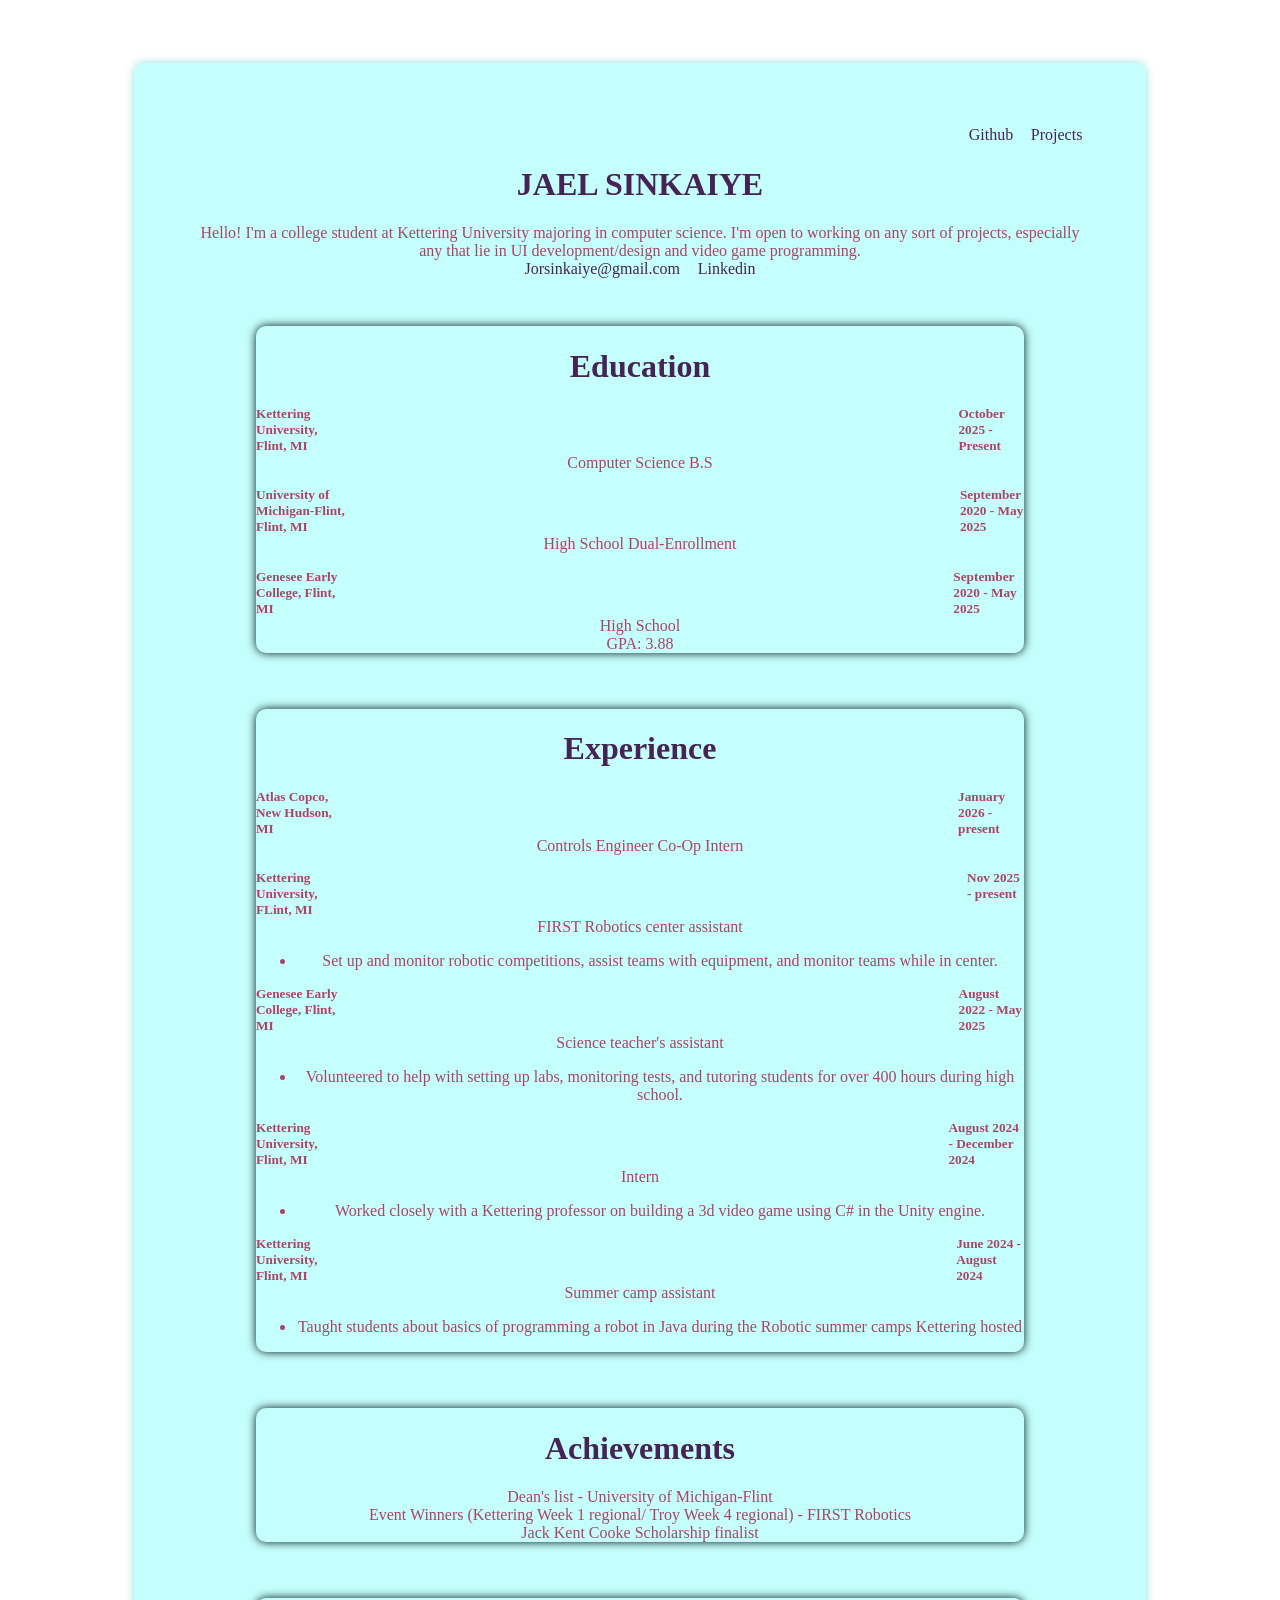
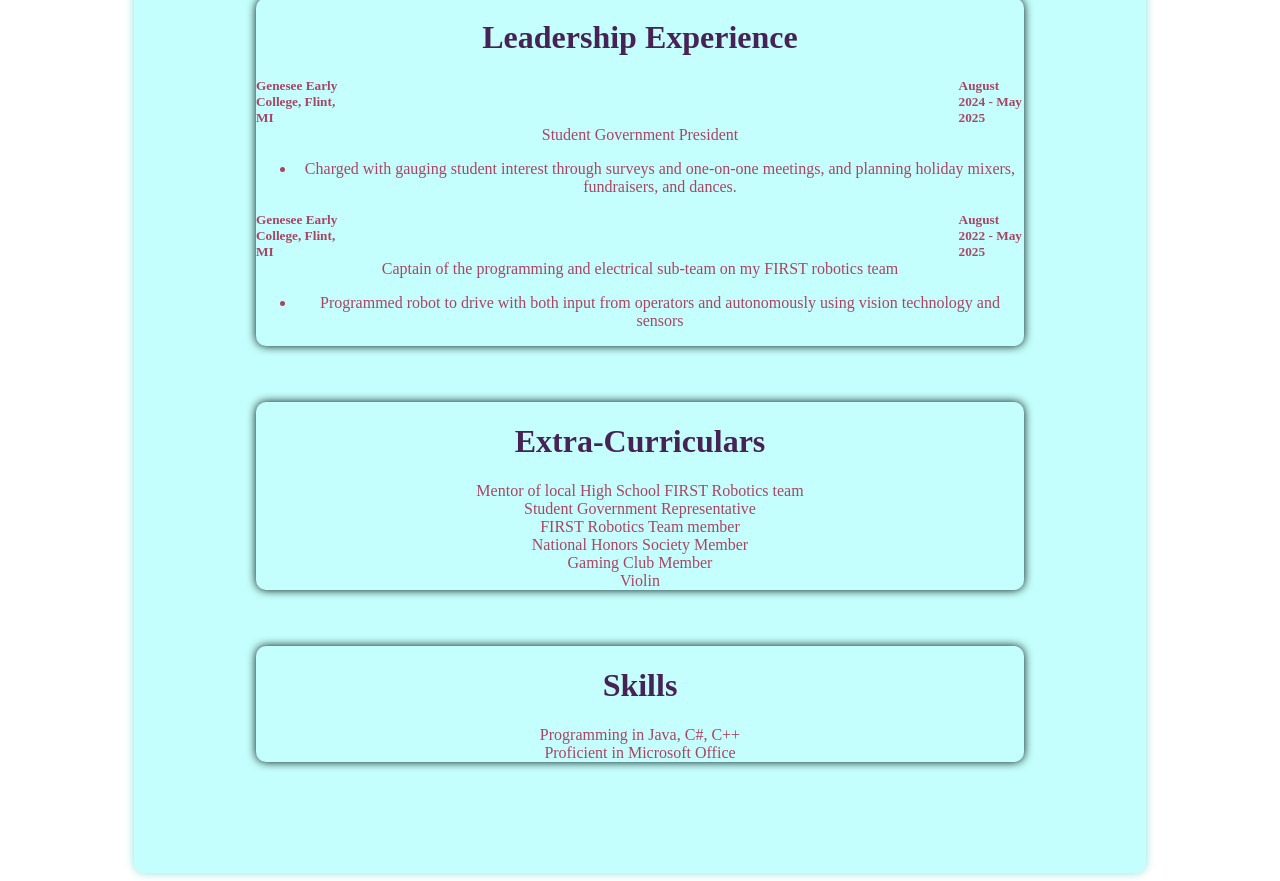
==== index.html @ 11688fda "cards" ====
<!DOCTYPE html>
<html lang="en">

<head>
    <meta charset="UTF-8">
    <title>Jael Sinkaiye</title>
    <link rel = "stylesheet" href = "style.css">
    <script src = "script.js"></script>
</head>

<body>
    <div class = "container">

        <div class = projectInfo>
            <a href = https://github.com/Josink>Github</a> <a href="projects.html">Projects</a>
        </div>

        <div class = "name">
            <h1>JAEL SINKAIYE</h1>
        </div>

        <div class = "info">
            <p>Hello! I'm a college student at Kettering University majoring in computer science. I'm open to working on any sort of projects, especially any that lie in UI development/design and video game programming.</p>
        </div>

        <div class = "contactInfo">
            <a href="mailto:jorsinkaiye@gmail.com">Jorsinkaiye@gmail.com</a> <a href="http://www.linkedin.com/in/jael-ruby-sinkaiye-8b130a325">Linkedin</a>
        </div>

        <div class = infoCards>
            <div class = "card">
            <h1>Education</h1>
            <div class = "place">
                <div class = "details">
                    <h5>Kettering University, Flint, MI</h5><h5>October 2025 - Present</h5>
                </div>
                <p>Computer Science B.S</p>
            </div>

            <div class = "place">
                <div class = "details">
                    <h5>University of Michigan-Flint, Flint, MI</h5><h5>September 2020 - May 2025</h5>
                </div>
                <p>High School Dual-Enrollment</p>
            </div>

            <div class = "place">
                <div class = "details">
                    <h5>Genesee Early College, Flint, MI </h5><h5>September 2020 - May 2025</h5>
                </div>
                <p>High School</p>
                <p>GPA: 3.88</p>
            </div>

        </div>

        <div class = "card">

            <h1>Experience</h1>
            <div class = place>
                <div class = details>
                    <h5>Atlas Copco, New Hudson, MI</h5><h5>January 2026 - present</h5>
                </div>
                <p>Controls Engineer Co-Op Intern</p>
            </div>

            <div class = place>
                <div class = details>
                    <h5>Kettering University, FLint, MI</h5><h5>Nov 2025 - present</h5>
                </div>
                <p>FIRST Robotics center assistant</p>
                <ul>
                    <li>Set up and monitor robotic competitions, assist teams with equipment, 
                        and monitor teams while in center.</li>
                </ul>
            </div>

            <div class = place>
                <div class = details>
                    <h5>Genesee Early College, Flint, MI</h5><h5>August 2022 - May 2025</h5>
                </div>
                <p>Science teacher's assistant</p>
                <ul>
                    <li>Volunteered to help with setting up labs, monitoring tests, and tutoring students for over 400 hours during high
                        school.</li>
                </ul>
            </div>

            <div class = place>
                <div class = details>
                    <h5>Kettering University, Flint, MI</h5><h5>August 2024 - December 2024</h5>
                </div>
                <p>Intern</p>
                <ul>
                    <li>Worked closely with a Kettering professor on building a 3d video game using C# in the Unity engine.</li>
                </ul>
            </div>

            <div class = place>
                <div class = details>
                    <h5>Kettering University, Flint, MI</h5><h5>June 2024 - August 2024</h5>
                </div>
                <p>Summer camp assistant</p>
                <ul>
                    <li>Taught students about basics of programming a robot in Java during the Robotic summer camps Kettering hosted</li>
                </ul>
            </div>

        </div>

        <div class = "card">
            <h1>Achievements</h1>
            <div class = place>
                <p>Dean's list - University of Michigan-Flint</p>
                <p>Event Winners (Kettering Week 1 regional/ Troy Week 4 regional) - FIRST Robotics</p>
                <p>Jack Kent Cooke Scholarship finalist</p>
            </div>

        </div>

        <div class = "card">

            <h1>Leadership Experience</h1>
            <div class = "place">
                <div class = "details">
                    <h5>Genesee Early College, Flint, MI</h5><h5>August 2024 - May 2025</h5>
                </div>
                <p>Student Government President</p>
                <ul>
                    <li>Charged with gauging student interest through surveys and one-on-one meetings, and planning holiday mixers,
                        fundraisers, and dances.</li>
                </ul>
            </div>

            <div class = "place">
                <div class = "details">
                    <h5>Genesee Early College, Flint, MI</h5><h5>August 2022 - May 2025</h5>
                </div>
                <p>Captain of the programming and electrical sub-team on my  FIRST robotics team</p>
                <ul>
                    <li>Programmed robot to drive with both input from operators and autonomously using vision technology and
                        sensors</li>
                </ul>
            </div>

        </div>

        <div class = "card">
            <h1>Extra-Curriculars</h1>
            <div class = "place">
                <p>Mentor of local High School FIRST Robotics team</p>
                <p>Student Government Representative</p>
                <p>FIRST Robotics Team member</p>
                <p>National Honors Society Member</p>
                <p>Gaming Club Member</p>
                <p>Violin</p>
            </div>
        </div>

        <div class = "card">
            <h1>Skills</h1>
            <div class = "place">
                <p>Programming in Java, C#, C++</p>
                <p>Proficient in Microsoft Office</p>
            </div>

        </div>
    </div>

    </div>

</body>
</html>
---- style.css ----
:root{
    --bg: #C5FFFD;
    --darkerText: #462255;
    --lighterText: #AA4465;
}

.container{
    background: var(--bg);
    max-width: 70%;
    padding: 5%;
    border-radius: 10px;
    box-shadow: 0 0 10px #93E1D8;
    margin: 5% auto auto;
}

.projectInfo{
    display: flex;
    justify-content: right;
    gap: 2%;
}

.return{
    display: flex;
    justify-content: right;
    gap: 2%;
}
.name{
    text-align: center;
    color: var(--darkerText);
    font-weight: bold;
}

.info{
    text-align: center;
    color: var(--lighterText);
}

.contactInfo{
    display: flex;
    justify-content: center;
    gap: 2%;
    color: var(--lighterText);
}

a{
margin: 0;
}

a:link, a:visited{
    color:var(--darkerText);
    text-decoration: none;
}

a:hover, a:active{
    color:#FFA69E;
    text-decoration: underline;
}

.infoCards{
    display: grid;
    grid-template-columns: repeat(1, 1fr);
    gap: 1.5rem;
    max-width: 800px;
    margin: 2rem auto;
}

.card{
    padding: 1,5rem;
    border-radius: 10px;
    box-shadow: 0 0 10px #021418;
    margin: 2%;
    color: var(--darkerText);
    text-align: center;
    transition: tranform 0.3s;
}

h5,p{
    margin: 0;
}

.place{
    margin-top: 2%;
    color: var(--lighterText);
}

.details{
    text-align: left;
    display: flex;
    gap: 80%;
}

.project{
    padding: 3%;
    border-radius: 10px;
    box-shadow: 0 0 10px #021418;
    margin: 2%;
    color: var(--darkerText);
}

.projectDetails{
    color: var(--lighterText);
}

.projectLinks{
    display: flex;
    justify-content: left;
    gap: 2%;
    margin-top: 2%;
}
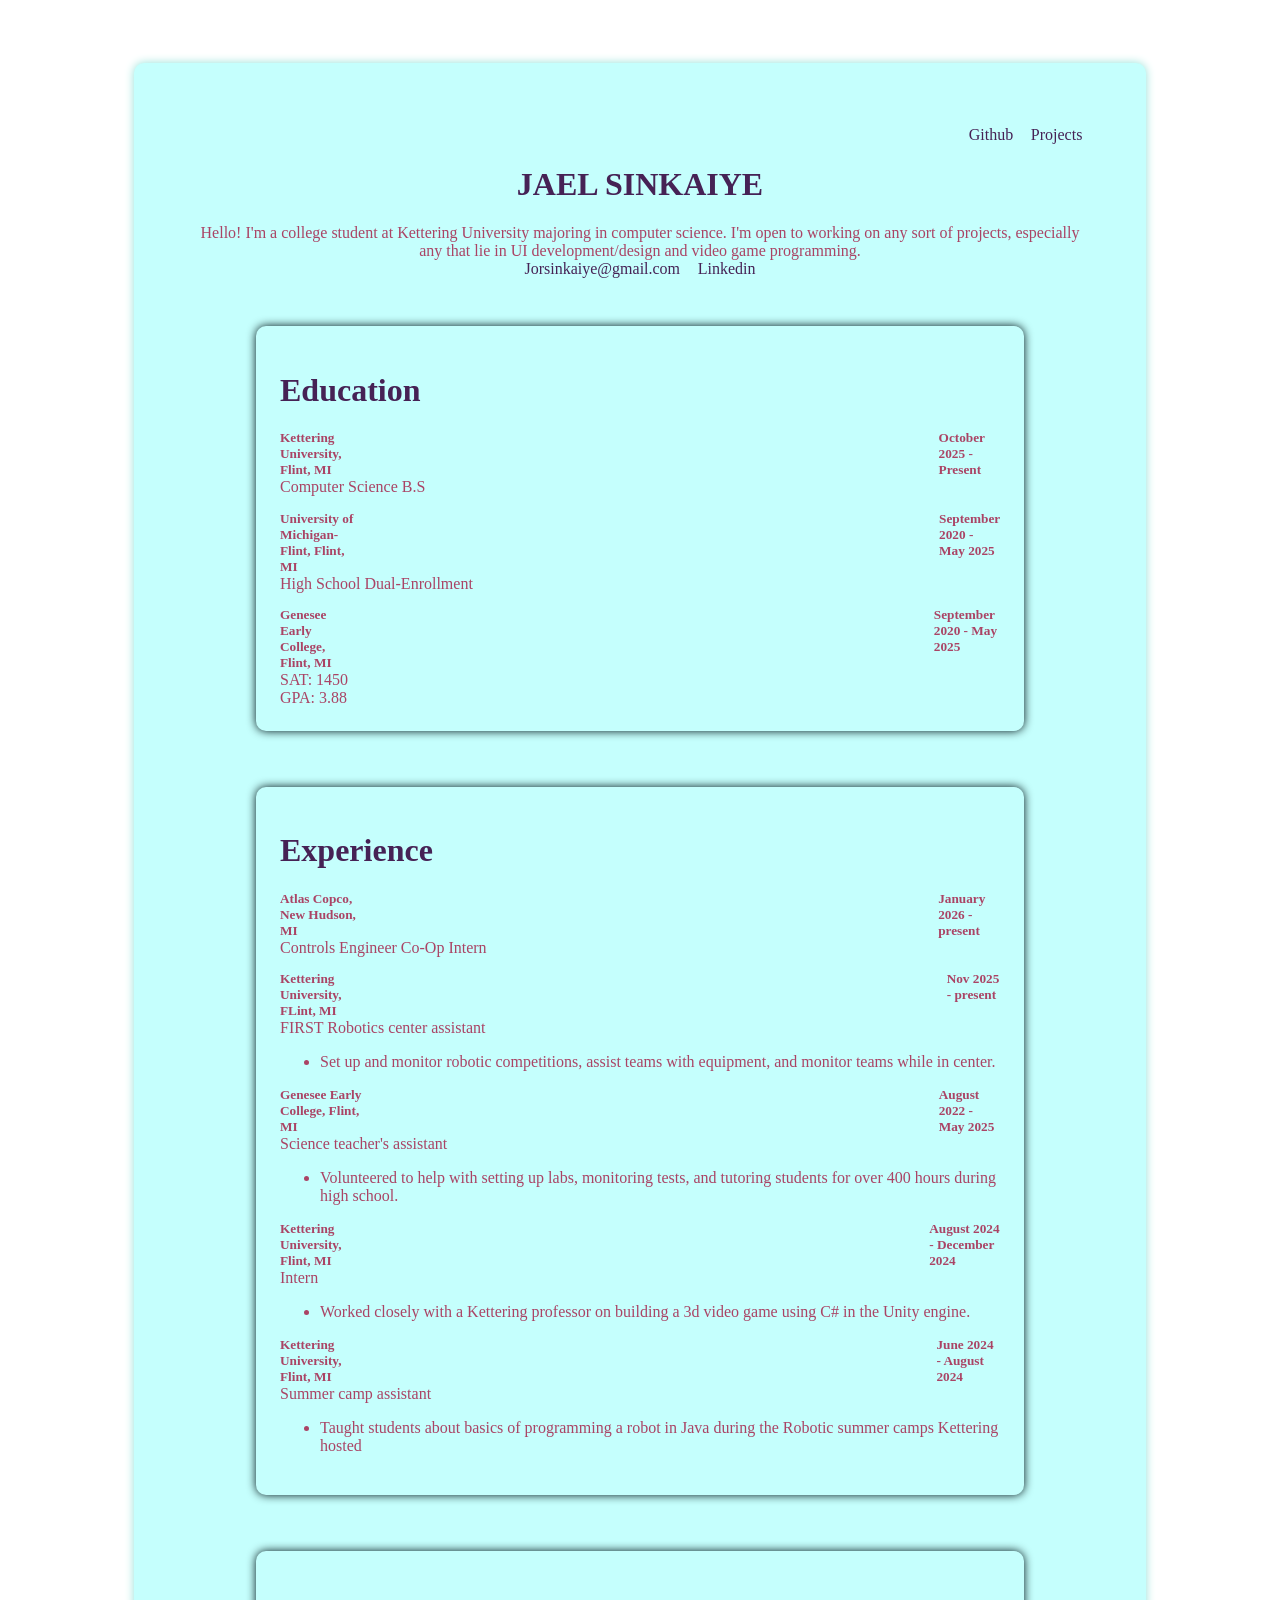
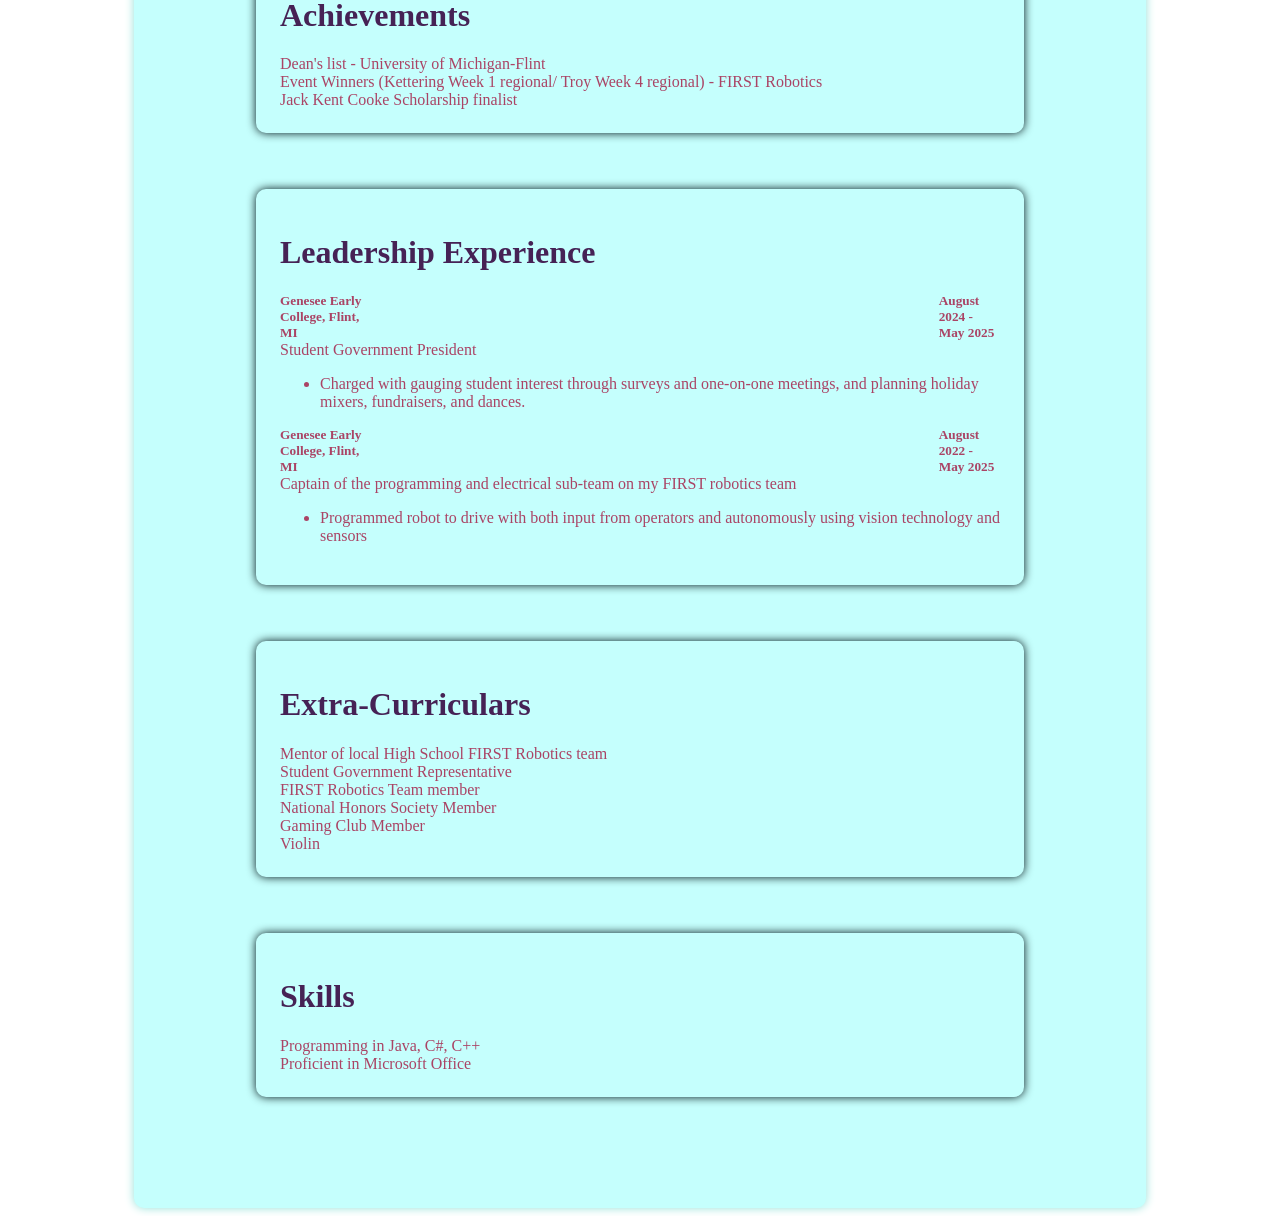
==== commit 26027dde: "translate card up when hovered over" ====
--- a/index.html
+++ b/index.html
@@ -48,7 +48,7 @@
                 <div class = "details">
                     <h5>Genesee Early College, Flint, MI </h5><h5>September 2020 - May 2025</h5>
                 </div>
-                <p>High School</p>
+                <p>SAT: 1450</p>
                 <p>GPA: 3.88</p>
             </div>
 
--- a/style.css
+++ b/style.css
@@ -65,13 +65,16 @@
 }
 
 .card{
-    padding: 1,5rem;
+    padding: 3%;
     border-radius: 10px;
     box-shadow: 0 0 10px #021418;
     margin: 2%;
     color: var(--darkerText);
-    text-align: center;
     transition: tranform 0.3s;
+}
+
+.card:hover{
+    transform: translateY(-5px);
 }
 
 h5,p{
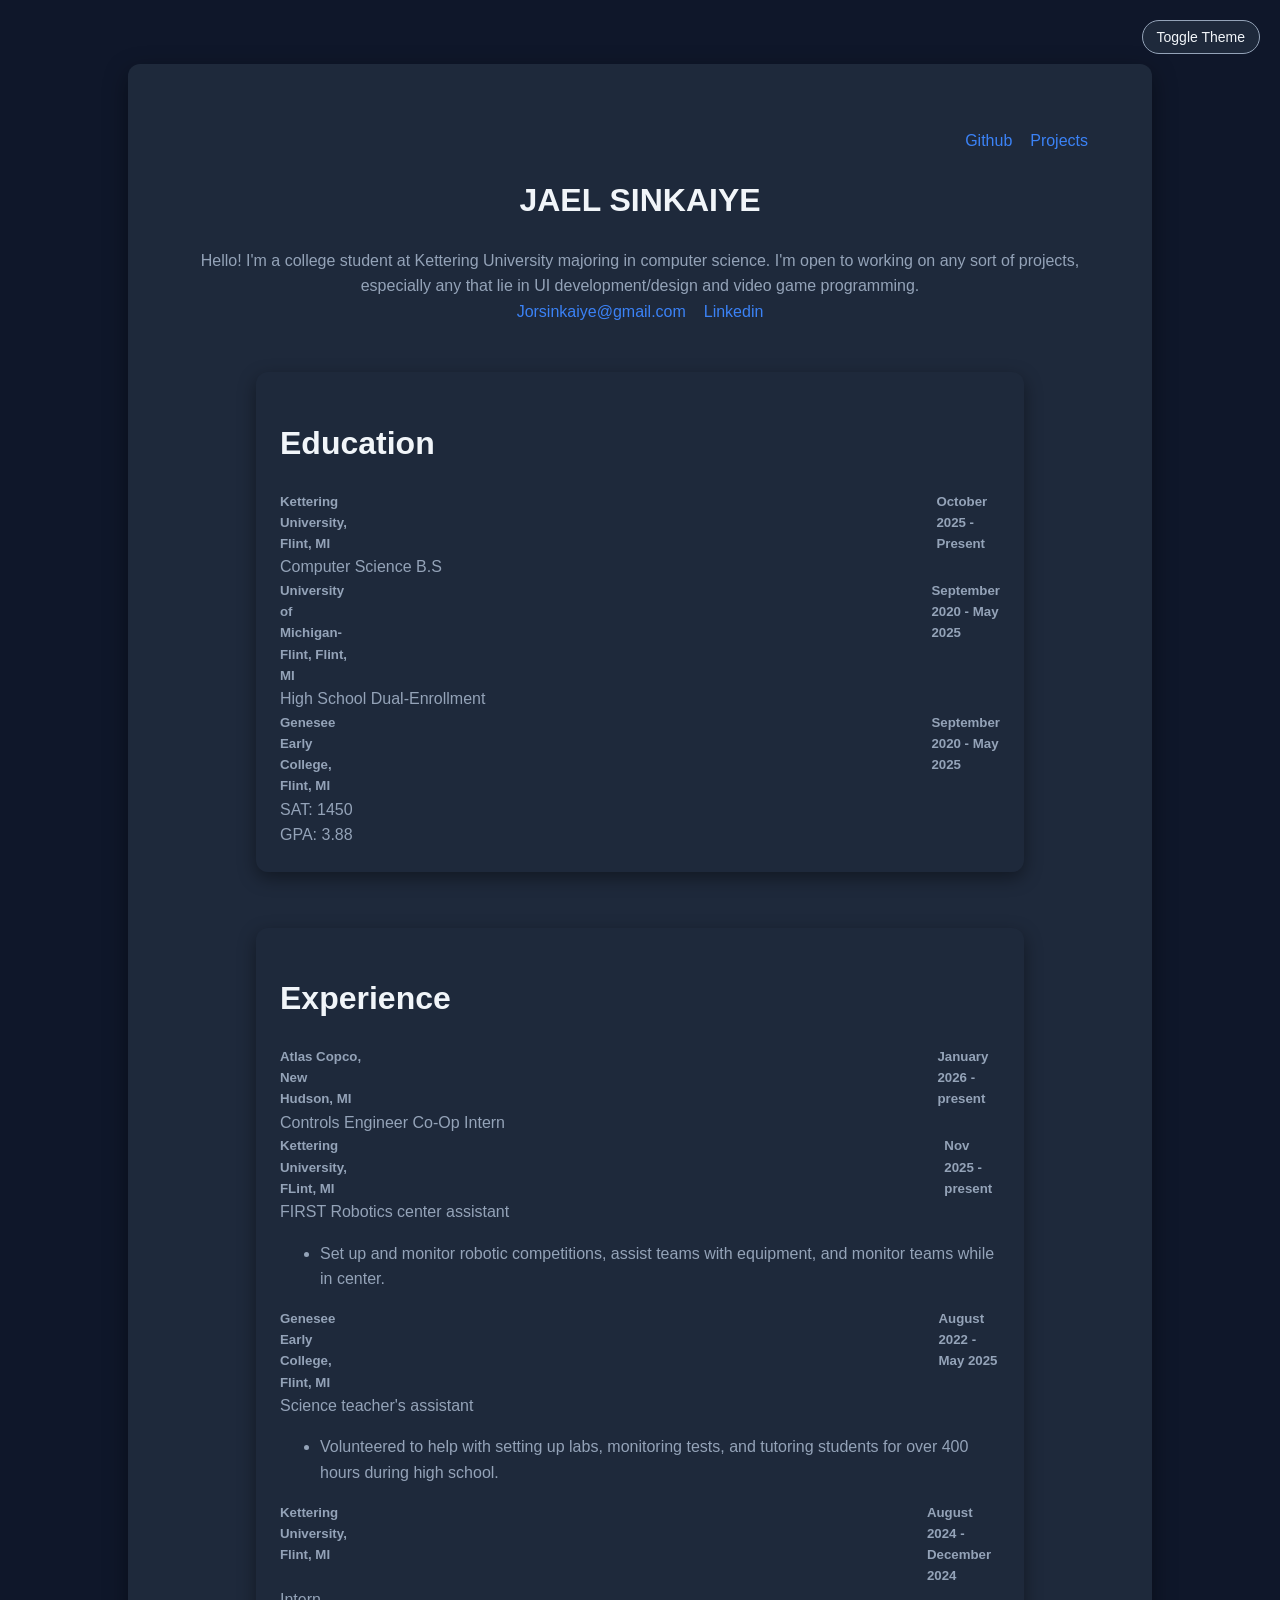
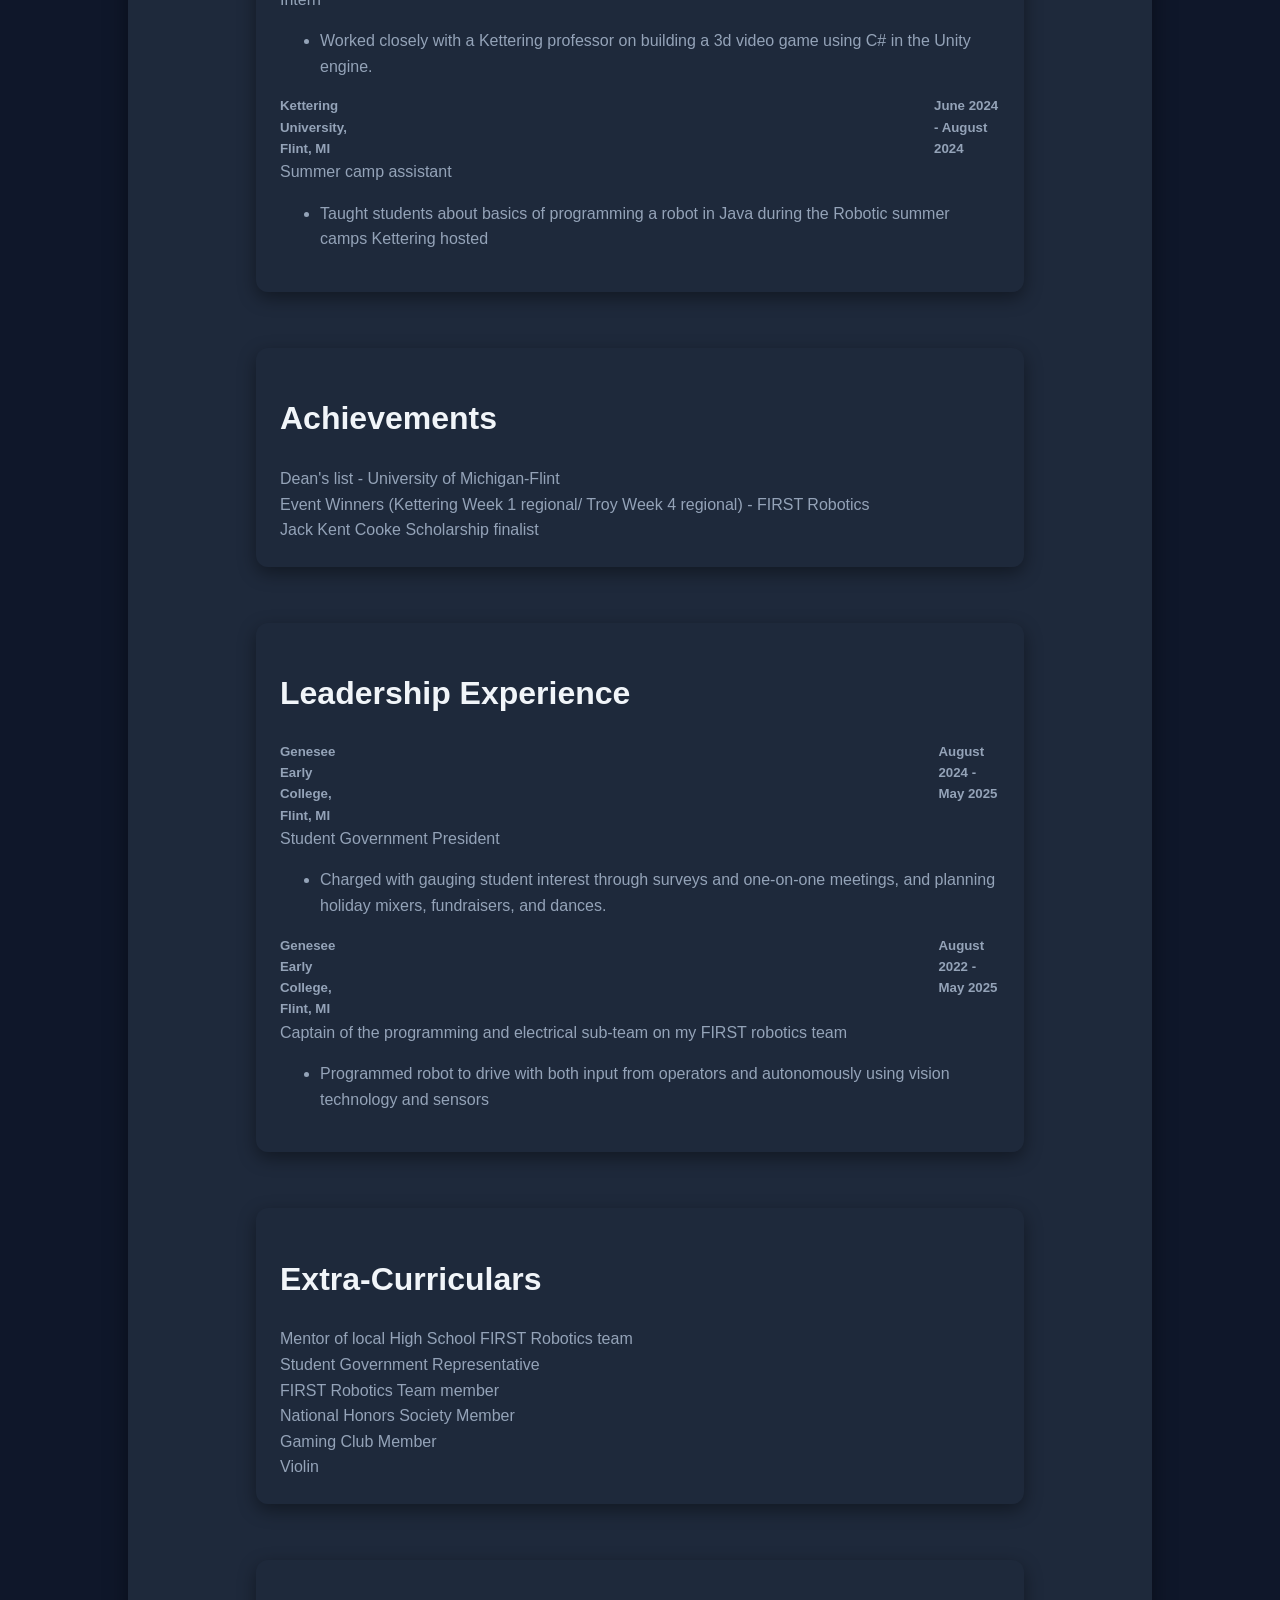
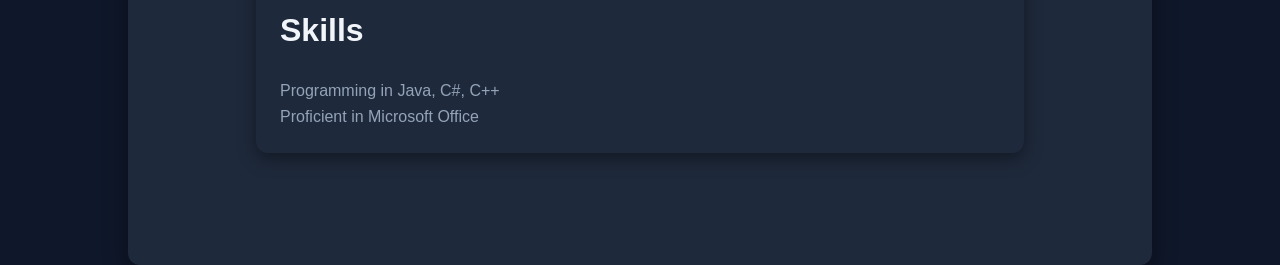
==== commit 87017f0a: "add a toggle to switch between light and dark mode" ====
--- a/index.html
+++ b/index.html
@@ -170,4 +170,9 @@
     </div>
 
 </body>
+
+<button class="theme-toggle" onclick="toggleTheme()">
+    Toggle Theme
+</button>
+
 </html>
--- a/style.css
+++ b/style.css
@@ -1,29 +1,61 @@
+/* Default = Dark Mode */
 :root{
-    --bg: #C5FFFD;
-    --darkerText: #462255;
-    --lighterText: #AA4465;
+    --bg: #0F172A;
+    --cardBg: #1E293B;
+    --darkerText: #F1F5F9;
+    --lighterText: #94A3B8;
+    --accent: #3B82F6;
+    --shadow: rgba(0, 0, 0, 0.4);
+}
+
+/* Light Mode Variables */
+body.light-mode{
+    --bg: #F8FAFC;
+    --cardBg: #FFFFFF;
+    --darkerText: #1F2937;
+    --lighterText: #6B7280;
+    --accent: #2563EB;
+    --shadow: rgba(0, 0, 0, 0.08);
+}
+
+body{
+    background-color: var(--bg);
+    font-family: 'Inter', 'Segoe UI', sans-serif;
+    line-height: 1.6;
+    margin: 0;
+    transition: background-color 0.3s ease, color 0.3s ease;
+}
+
+.theme-toggle{
+    position: fixed;
+    top: 20px;
+    right: 20px;
+    background: var(--cardBg);
+    color: var(--darkerText);
+    border: 1px solid var(--lighterText);
+    padding: 8px 14px;
+    border-radius: 20px;
+    cursor: pointer;
+    font-size: 14px;
+    transition: all 0.3s ease;
+}
+
+.theme-toggle:hover{
+    background: var(--accent);
+    color: white;
+    border-color: var(--accent);
 }
 
 .container{
-    background: var(--bg);
+    background: var(--cardBg);
     max-width: 70%;
     padding: 5%;
-    border-radius: 10px;
-    box-shadow: 0 0 10px #93E1D8;
+    border-radius: 12px;
+    box-shadow: 0 8px 24px var(--shadow);
     margin: 5% auto auto;
+    transition: background 0.3s ease;
 }
 
-.projectInfo{
-    display: flex;
-    justify-content: right;
-    gap: 2%;
-}
-
-.return{
-    display: flex;
-    justify-content: right;
-    gap: 2%;
-}
 .name{
     text-align: center;
     color: var(--darkerText);
@@ -43,20 +75,24 @@
 }
 
 a{
-margin: 0;
+    margin: 0;
 }
 
-a:link, a:visited{
-    color:var(--darkerText);
+a:link, 
+a:visited{
+    color: var(--accent);
     text-decoration: none;
+    font-weight: 500;
 }
 
-a:hover, a:active{
-    color:#FFA69E;
+a:hover, 
+a:active{
+    color: #60A5FA;
     text-decoration: underline;
 }
 
-.infoCards{
+.infoCards,
+.projects{
     display: grid;
     grid-template-columns: repeat(1, 1fr);
     gap: 1.5rem;
@@ -64,26 +100,32 @@
     margin: 2rem auto;
 }
 
-.card{
+.card,
+.project{
+    background: var(--cardBg);
     padding: 3%;
-    border-radius: 10px;
-    box-shadow: 0 0 10px #021418;
+    border-radius: 12px;
+    box-shadow: 0 6px 18px var(--shadow);
     margin: 2%;
     color: var(--darkerText);
-    transition: tranform 0.3s;
+    transition: transform 0.3s ease, background 0.3s ease;
 }
 
-.card:hover{
-    transform: translateY(-5px);
+.card:hover,
+.project:hover{
+    transform: translateY(-6px);
 }
 
-h5,p{
-    margin: 0;
+.projectDetails,
+.place{
+    color: var(--lighterText);
 }
 
-.place{
+.projectLinks{
+    display: flex;
+    justify-content: left;
+    gap: 2%;
     margin-top: 2%;
-    color: var(--lighterText);
 }
 
 .details{
@@ -92,21 +134,29 @@
     gap: 80%;
 }
 
-.project{
-    padding: 3%;
-    border-radius: 10px;
-    box-shadow: 0 0 10px #021418;
-    margin: 2%;
-    color: var(--darkerText);
+h5,p{
+    margin: 0;
 }
 
-.projectDetails{
-    color: var(--lighterText);
+.projectInfo,
+.return{
+    display: flex;
+    justify-content: right;
+    gap: 2%;
 }
 
-.projectLinks{
-    display: flex;
-    justify-content: left;
-    gap: 2%;
-    margin-top: 2%;
-}+/* Responsive */
+@media (max-width: 768px) {
+    h1 { font-size: 50px; }
+    p { font-size: 18px; }
+
+    .container {
+        max-width: 90%;
+        padding: 20px 0;
+    }
+}
+
+@media (max-width: 480px) {
+    h1 { font-size: 40px; }
+    p { font-size: 16px; }
+}
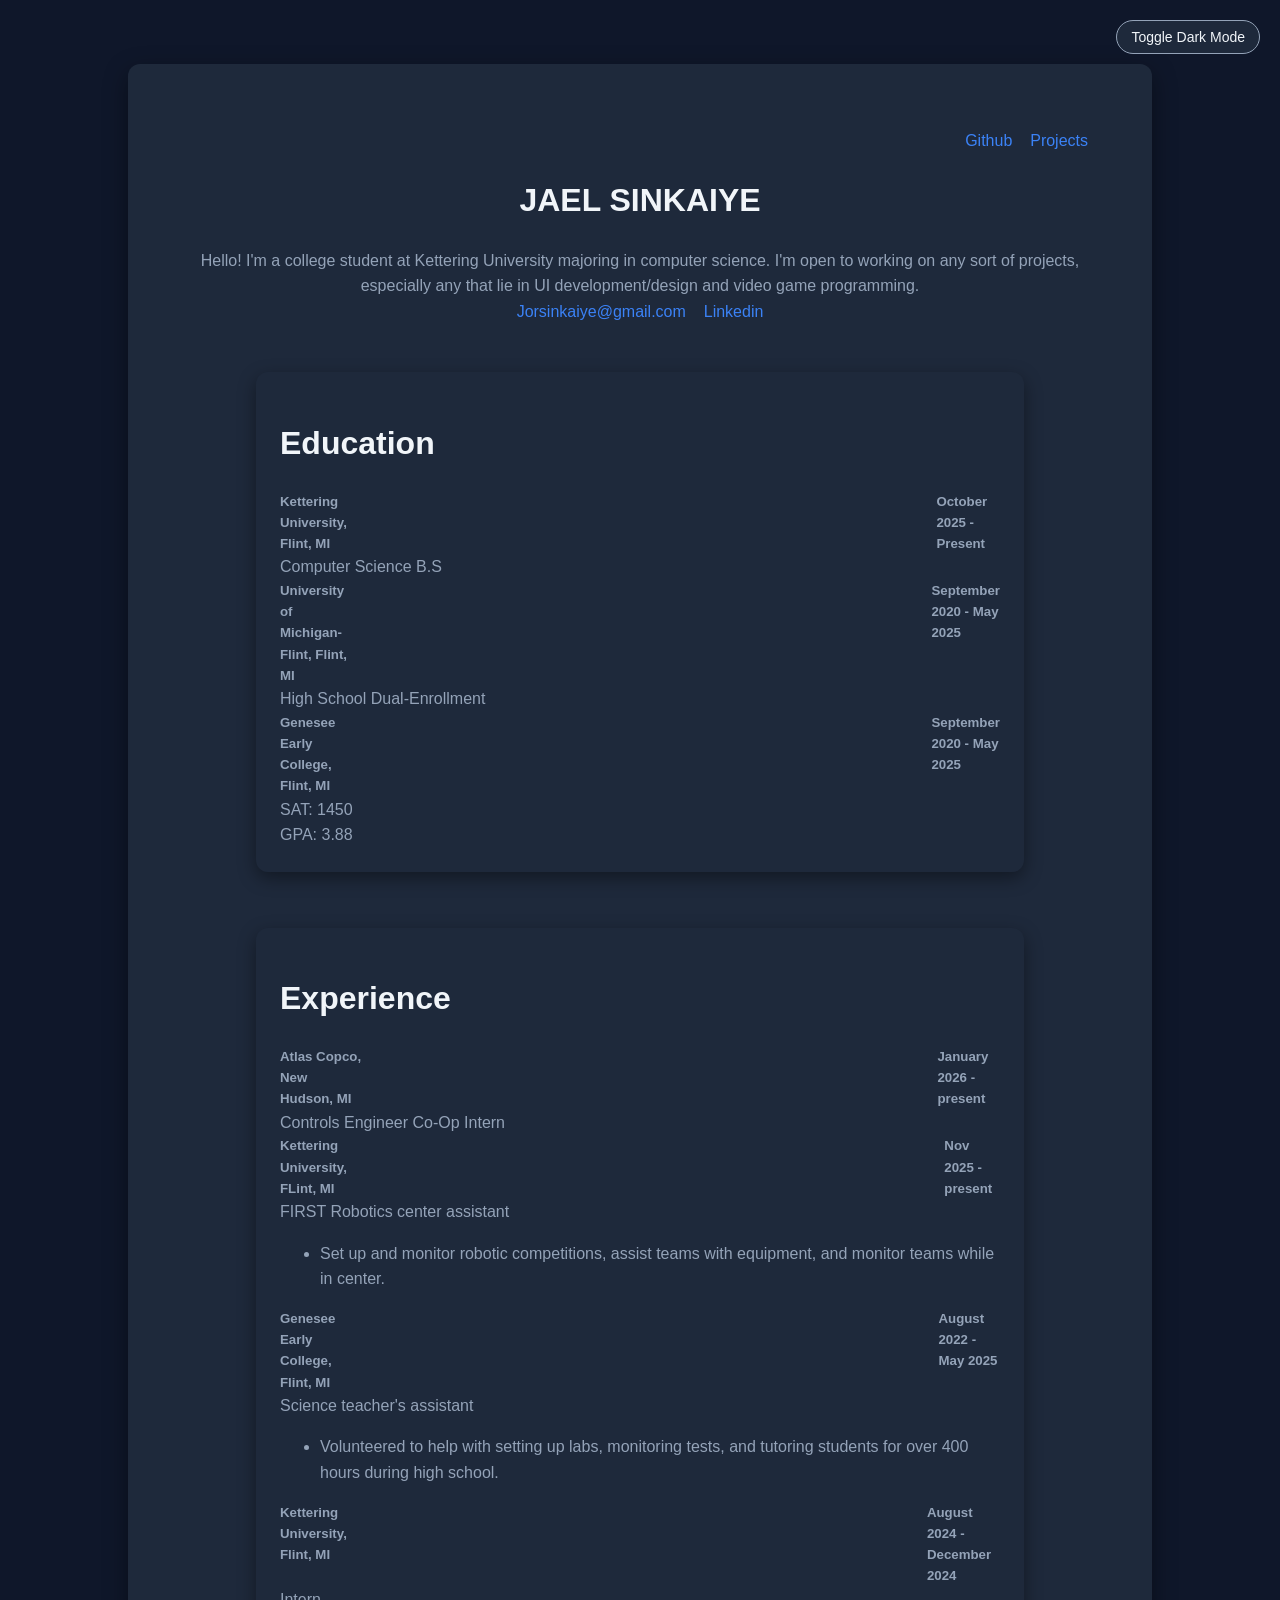
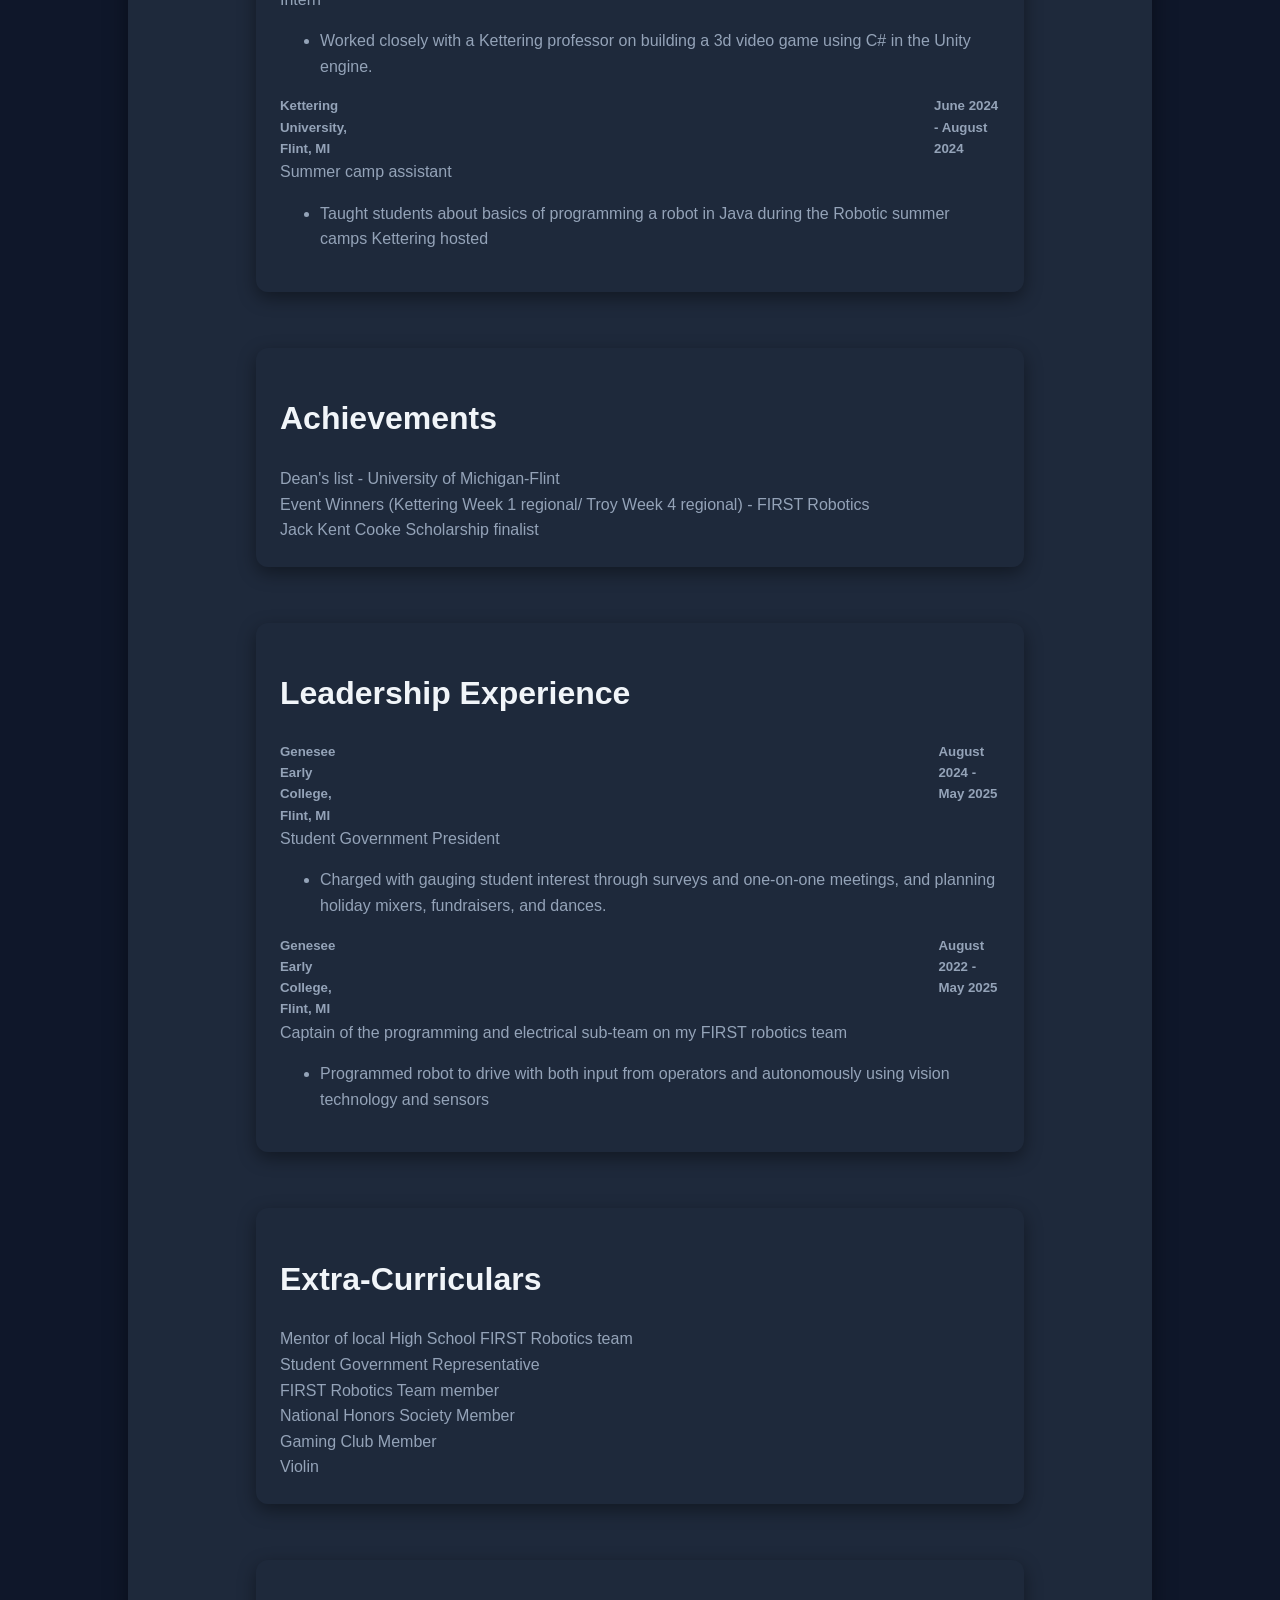
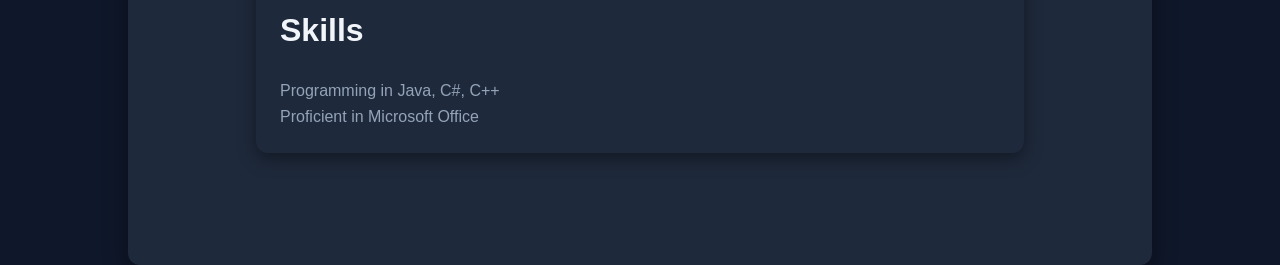
==== commit 511148ea: ""Toggle Theme" -> "Toggle Dark Mode"" ====
--- a/index.html
+++ b/index.html
@@ -172,7 +172,7 @@
 </body>
 
 <button class="theme-toggle" onclick="toggleTheme()">
-    Toggle Theme
+    Toggle Dark Mode
 </button>
 
 </html>
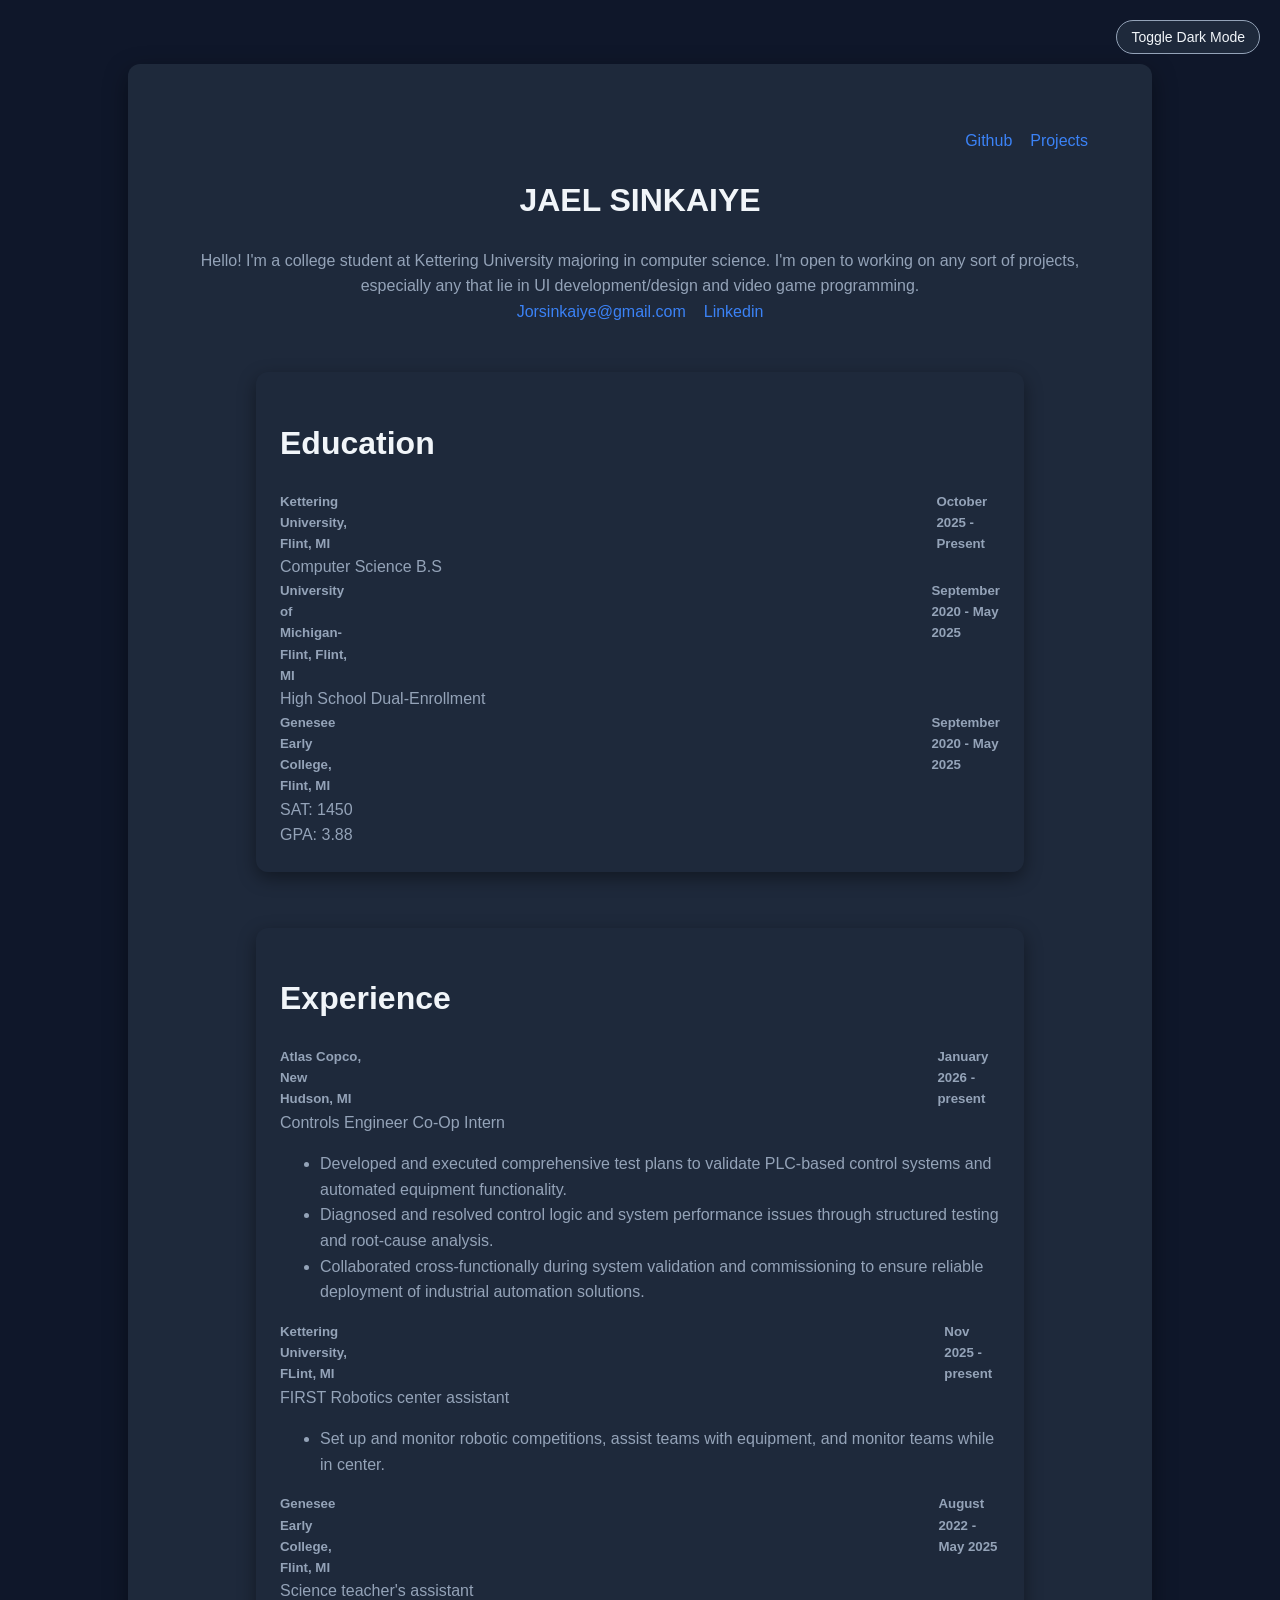
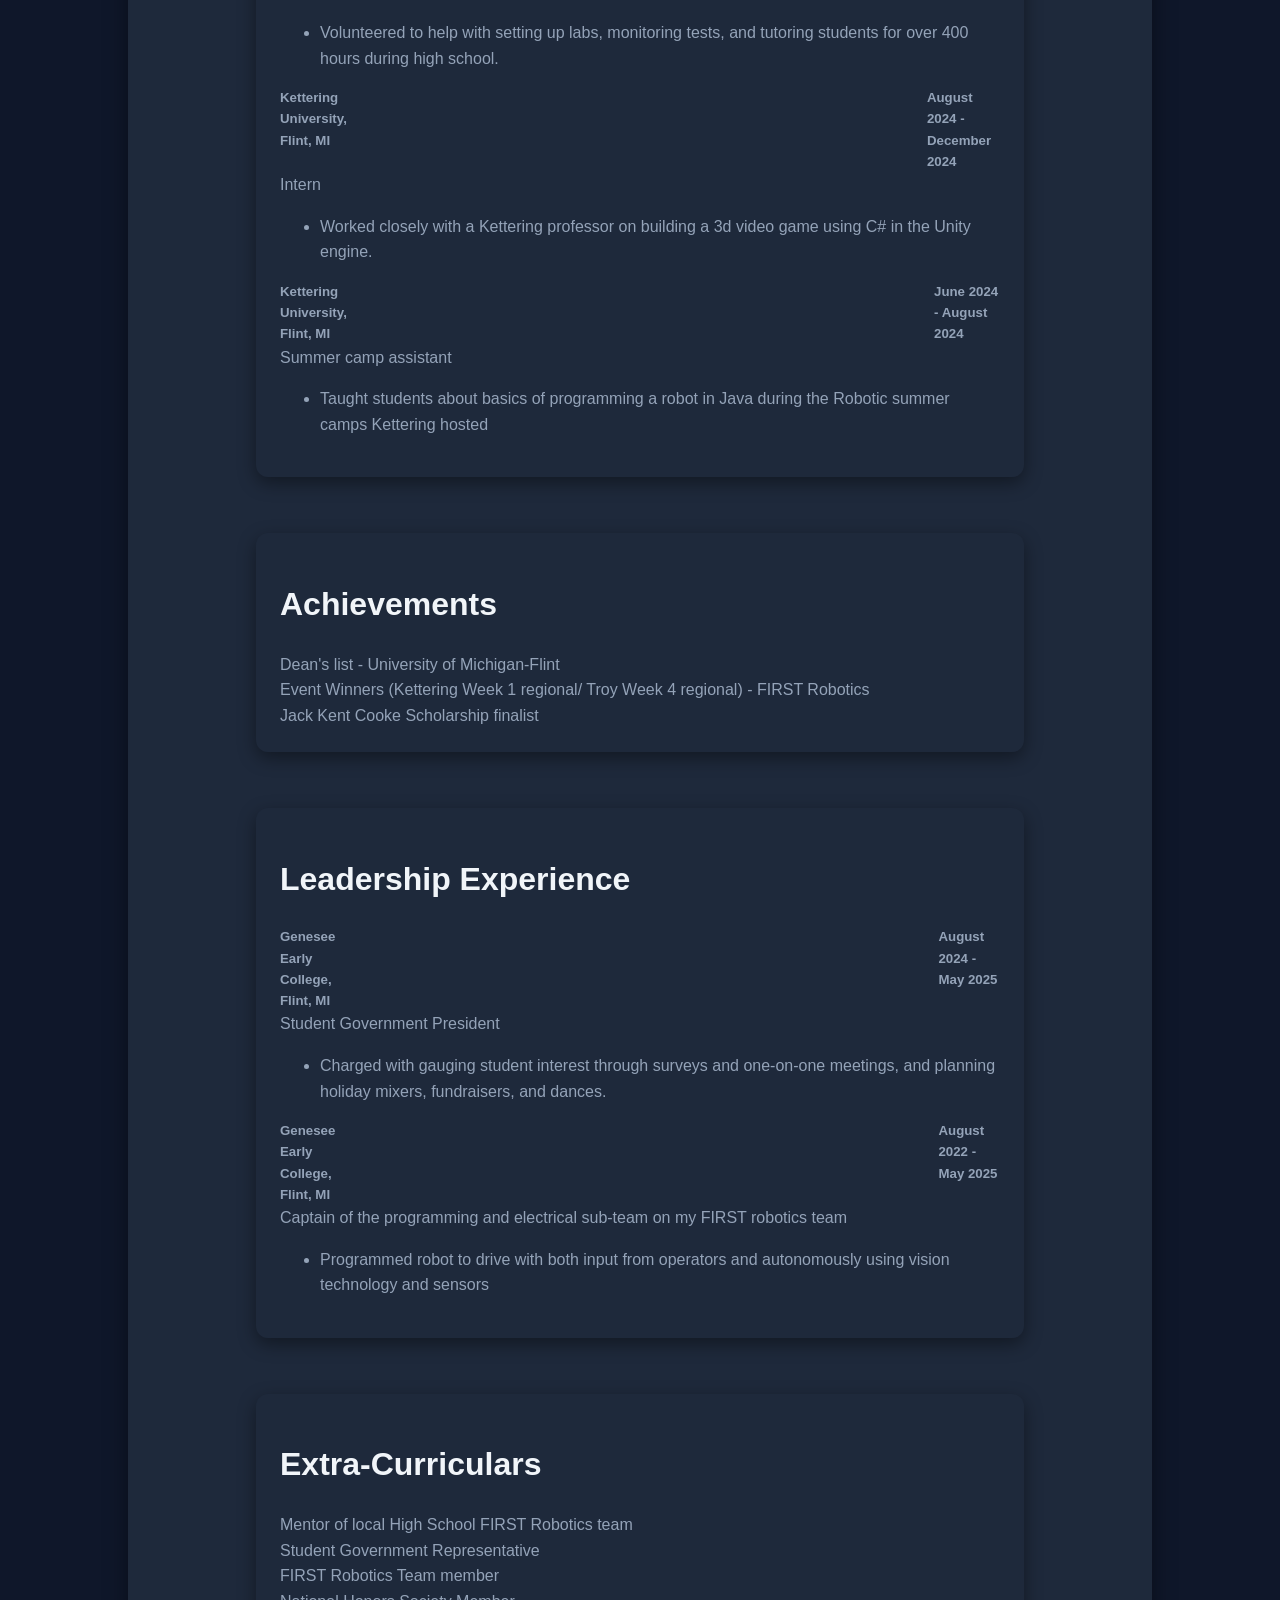
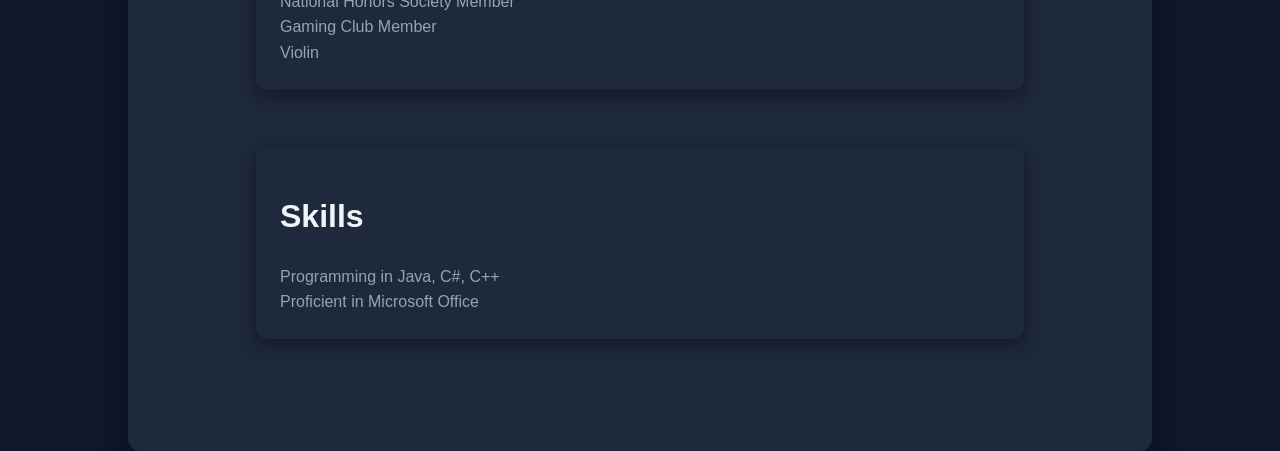
==== commit 07d557c3: "job info update" ====
--- a/index.html
+++ b/index.html
@@ -62,6 +62,19 @@
                     <h5>Atlas Copco, New Hudson, MI</h5><h5>January 2026 - present</h5>
                 </div>
                 <p>Controls Engineer Co-Op Intern</p>
+                <ul>
+                    <li>Developed and executed comprehensive test plans
+                        to validate PLC-based control systems and automated equipment
+                        functionality.
+                    </li>
+                    <li>
+                        Diagnosed and resolved control logic and system
+                        performance issues through structured testing and root-cause analysis.
+                    </li>
+                    <li>
+                        Collaborated cross-functionally during system validation and
+                        commissioning to ensure reliable deployment of industrial automation solutions.
+                    </li>
             </div>
 
             <div class = place>
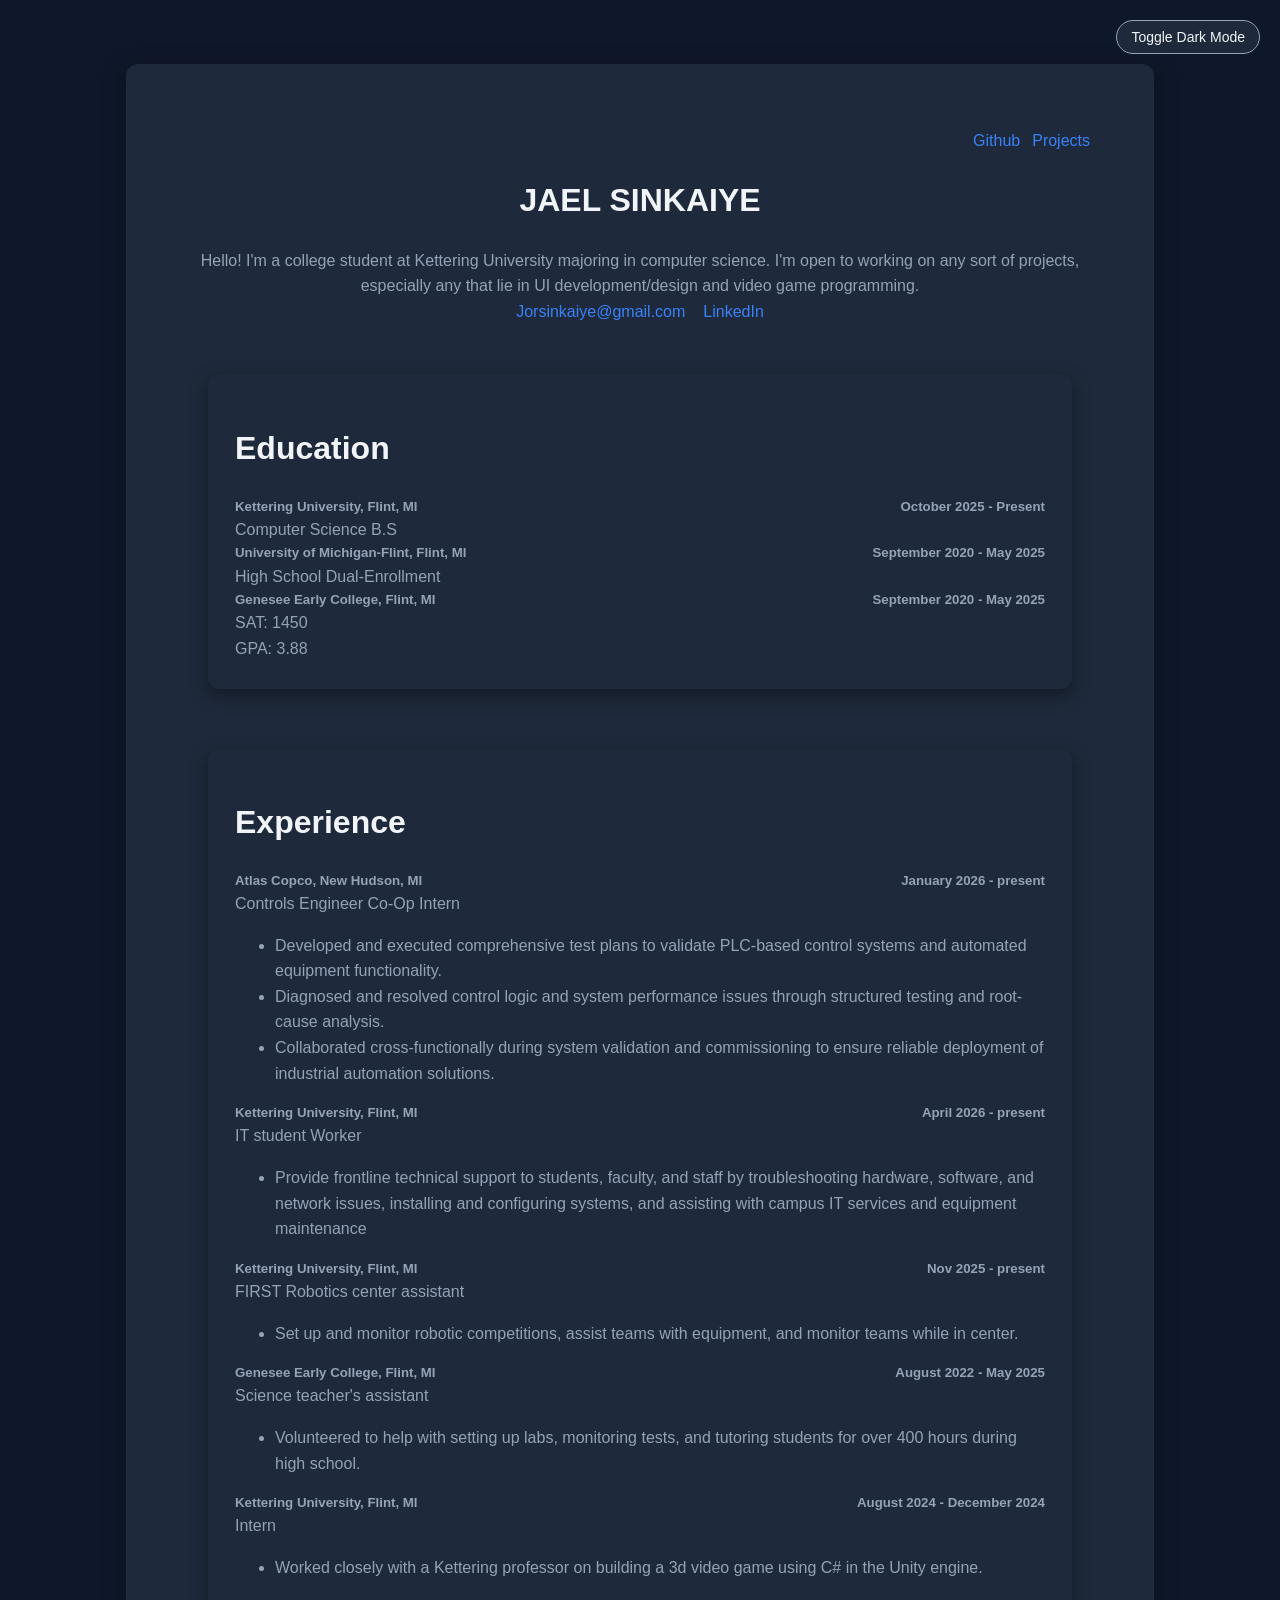
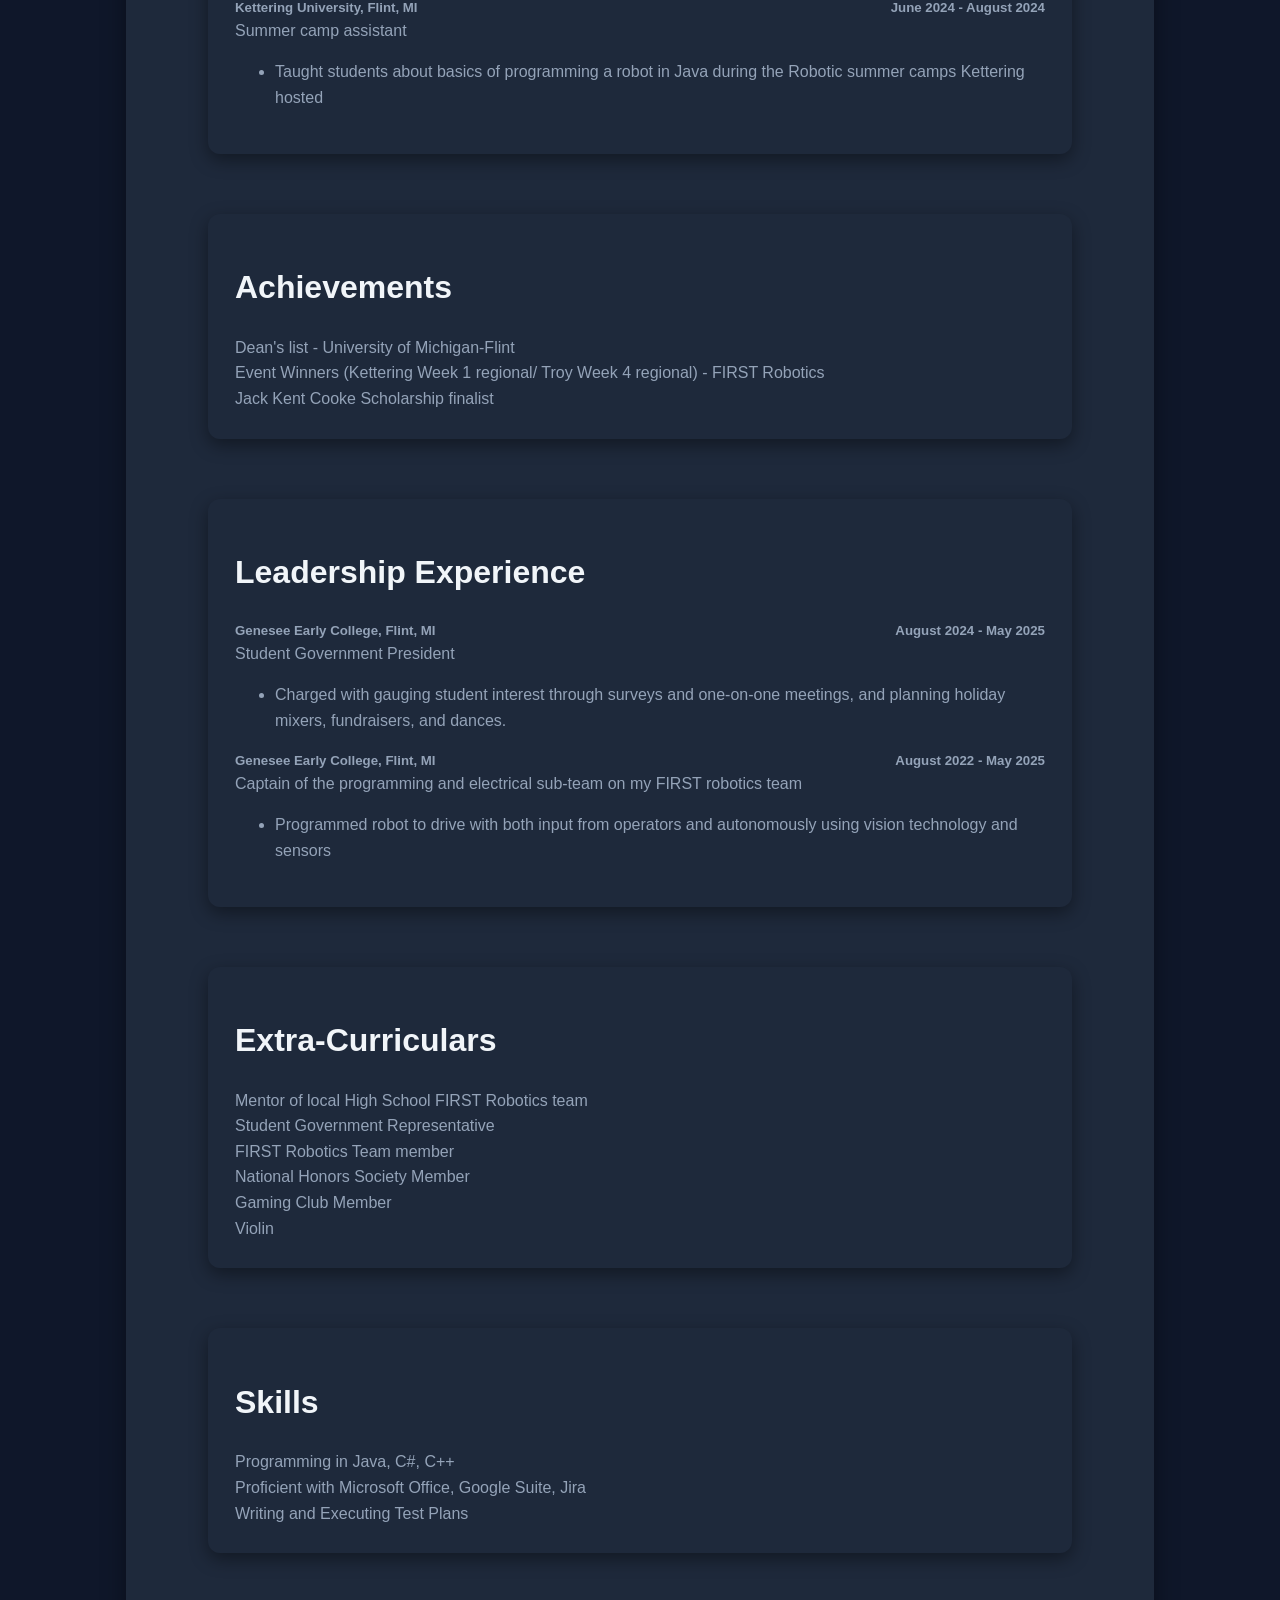
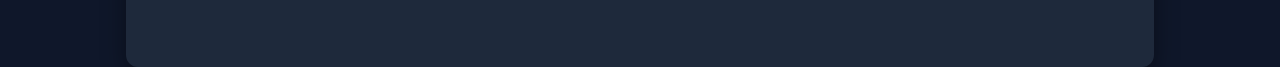
==== commit e51ca07b: "added new job/skills and fixed some typos" ====
--- a/index.html
+++ b/index.html
@@ -6,12 +6,13 @@
     <title>Jael Sinkaiye</title>
     <link rel = "stylesheet" href = "style.css">
     <script src = "script.js"></script>
+    <meta name="viewport" content="width=device-width, initial-scale=1.0">
 </head>
 
 <body>
     <div class = "container">
 
-        <div class = projectInfo>
+        <div class = "projectInfo">
             <a href = https://github.com/Josink>Github</a> <a href="projects.html">Projects</a>
         </div>
 
@@ -24,10 +25,10 @@
         </div>
 
         <div class = "contactInfo">
-            <a href="mailto:jorsinkaiye@gmail.com">Jorsinkaiye@gmail.com</a> <a href="http://www.linkedin.com/in/jael-ruby-sinkaiye-8b130a325">Linkedin</a>
-        </div>
-
-        <div class = infoCards>
+            <a href="mailto:jorsinkaiye@gmail.com">Jorsinkaiye@gmail.com</a> <a href="http://www.linkedin.com/in/jael-ruby-sinkaiye-8b130a325">LinkedIn</a>
+        </div>
+
+        <div class = "infoCards">
             <div class = "card">
             <h1>Education</h1>
             <div class = "place">
@@ -57,8 +58,8 @@
         <div class = "card">
 
             <h1>Experience</h1>
-            <div class = place>
-                <div class = details>
+            <div class = "place">
+                <div class = "details">
                     <h5>Atlas Copco, New Hudson, MI</h5><h5>January 2026 - present</h5>
                 </div>
                 <p>Controls Engineer Co-Op Intern</p>
@@ -75,11 +76,26 @@
                         Collaborated cross-functionally during system validation and
                         commissioning to ensure reliable deployment of industrial automation solutions.
                     </li>
-            </div>
-
-            <div class = place>
-                <div class = details>
-                    <h5>Kettering University, FLint, MI</h5><h5>Nov 2025 - present</h5>
+                </ul>
+            </div>
+
+            <div class = "place">
+                <div class = "details">
+                    <h5>Kettering University, Flint, MI</h5><h5>April 2026 - present</h5>
+                </div>
+                <p>IT student Worker</p>
+                <ul>
+                    <li>
+                        Provide frontline technical support to students, faculty, and staff by
+                        troubleshooting hardware, software, and network issues, installing and
+                        configuring systems, and assisting with campus IT services and equipment maintenance
+                    </li>
+                </ul>
+            </div>
+
+            <div class = "place">
+                <div class = "details">
+                    <h5>Kettering University, Flint, MI</h5><h5>Nov 2025 - present</h5>
                 </div>
                 <p>FIRST Robotics center assistant</p>
                 <ul>
@@ -88,7 +104,7 @@
                 </ul>
             </div>
 
-            <div class = place>
+            <div class = "place">
                 <div class = details>
                     <h5>Genesee Early College, Flint, MI</h5><h5>August 2022 - May 2025</h5>
                 </div>
@@ -99,7 +115,7 @@
                 </ul>
             </div>
 
-            <div class = place>
+            <div class = "place">
                 <div class = details>
                     <h5>Kettering University, Flint, MI</h5><h5>August 2024 - December 2024</h5>
                 </div>
@@ -109,7 +125,7 @@
                 </ul>
             </div>
 
-            <div class = place>
+            <div class = "place">
                 <div class = details>
                     <h5>Kettering University, Flint, MI</h5><h5>June 2024 - August 2024</h5>
                 </div>
@@ -123,7 +139,7 @@
 
         <div class = "card">
             <h1>Achievements</h1>
-            <div class = place>
+            <div class = "place">
                 <p>Dean's list - University of Michigan-Flint</p>
                 <p>Event Winners (Kettering Week 1 regional/ Troy Week 4 regional) - FIRST Robotics</p>
                 <p>Jack Kent Cooke Scholarship finalist</p>
@@ -174,7 +190,8 @@
             <h1>Skills</h1>
             <div class = "place">
                 <p>Programming in Java, C#, C++</p>
-                <p>Proficient in Microsoft Office</p>
+                <p>Proficient with Microsoft Office, Google Suite, Jira</p>
+                <p>Writing and Executing Test Plans</p>
             </div>
 
         </div>
@@ -182,10 +199,11 @@
 
     </div>
 
+    <button class="theme-toggle" onclick="toggleTheme()">
+        Toggle Dark Mode
+    </button>
+
 </body>
 
-<button class="theme-toggle" onclick="toggleTheme()">
-    Toggle Dark Mode
-</button>
-
-</html>+
+</html>
--- a/style.css
+++ b/style.css
@@ -48,7 +48,9 @@
 
 .container{
     background: var(--cardBg);
-    max-width: 70%;
+    max-width: 900px;
+    width: 90%;
+    margin: 40px auto;
     padding: 5%;
     border-radius: 12px;
     box-shadow: 0 8px 24px var(--shadow);
@@ -96,7 +98,7 @@
     display: grid;
     grid-template-columns: repeat(1, 1fr);
     gap: 1.5rem;
-    max-width: 800px;
+    max-width: 900px;
     margin: 2rem auto;
 }
 
@@ -108,12 +110,13 @@
     box-shadow: 0 6px 18px var(--shadow);
     margin: 2%;
     color: var(--darkerText);
-    transition: transform 0.3s ease, background 0.3s ease;
+    transition: transform 0.3s ease, background 0.3s ease, box-shadow 0.25s ease;
 }
 
 .card:hover,
 .project:hover{
-    transform: translateY(-6px);
+    transform: translateY(-4px);
+    box-shadow: 0 10px 30px var(--shadow);
 }
 
 .projectDetails,
@@ -129,9 +132,10 @@
 }
 
 .details{
-    text-align: left;
     display: flex;
-    gap: 80%;
+    justify-content: space-between;
+    flex-wrap: wrap;
+    gap: 4px;
 }
 
 h5,p{
@@ -141,13 +145,13 @@
 .projectInfo,
 .return{
     display: flex;
-    justify-content: right;
-    gap: 2%;
+    justify-content: flex-end;
+    gap: 12px;
 }
 
 /* Responsive */
 @media (max-width: 768px) {
-    h1 { font-size: 50px; }
+    h1 { font-size: 36px; }
     p { font-size: 18px; }
 
     .container {
@@ -160,3 +164,12 @@
     h1 { font-size: 40px; }
     p { font-size: 16px; }
 }
+
+@media (max-width: 480px) {
+    .theme-toggle{
+        top: 10px;
+        right: 10px;
+        font-size: 12px;
+        padding: 6px 10px;
+    }
+}
